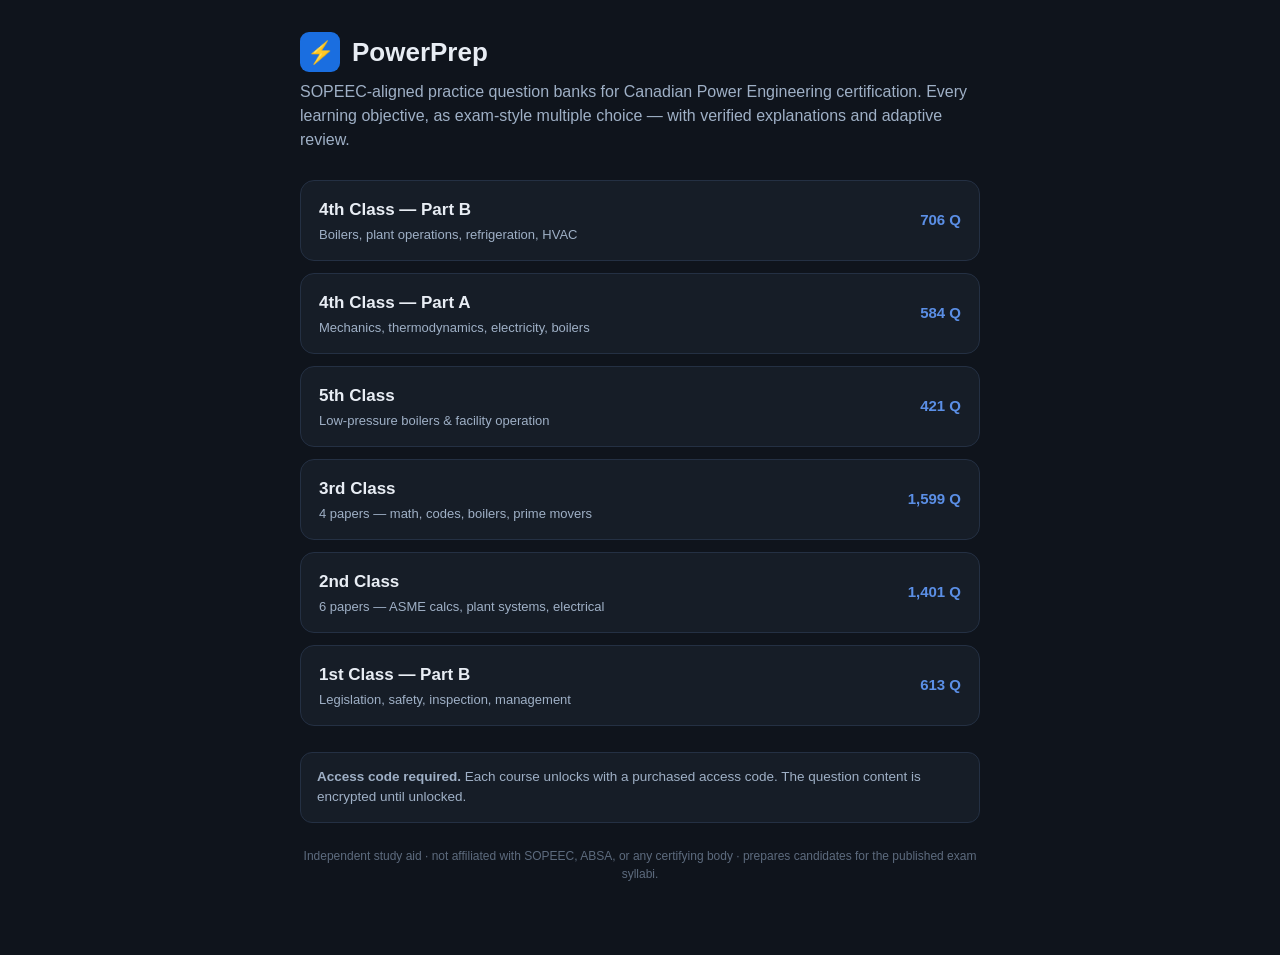
==== courses/index.html @ e0d08e6d "Deploy full course catalog at subpaths + hub (4A/5th/3rd/2nd/1st-B + public 4B) Adds each finished c" ====
<!DOCTYPE html><html lang="en"><head>
<meta charset="UTF-8"><meta name="viewport" content="width=device-width, initial-scale=1, viewport-fit=cover">
<meta name="robots" content="noindex, nofollow">
<title>PowerPrep — Power Engineering Exam Prep</title>
<style>
:root{color-scheme:dark}
*{box-sizing:border-box}
body{margin:0;font-family:-apple-system,BlinkMacSystemFont,"Segoe UI",Roboto,sans-serif;background:#0f141c;color:#e8edf4;line-height:1.5}
.wrap{max-width:720px;margin:0 auto;padding:32px 20px 60px}
.brand{display:flex;align-items:center;gap:12px;margin-bottom:8px}
.logo{width:40px;height:40px;border-radius:9px;background:#1a6ee0;display:grid;place-items:center;font-weight:800;color:#fff;font-size:22px}
h1{font-size:26px;margin:0}
.sub{color:#9fb0c6;margin:6px 0 28px}
.grid{display:grid;gap:12px}
a.card{display:flex;justify-content:space-between;align-items:center;gap:16px;background:#161d27;border:1px solid #243043;border-radius:14px;padding:16px 18px;text-decoration:none;color:inherit;transition:border-color .15s,transform .05s}
a.card:hover{border-color:#1a6ee0}
a.card:active{transform:scale(.995)}
.c-title{font-weight:650;font-size:17px}
.c-meta{color:#9fb0c6;font-size:13px;margin-top:2px}
.count{color:#5b8fe6;font-weight:700;font-size:15px;white-space:nowrap}
.note{margin-top:26px;padding:14px 16px;background:#161d27;border:1px solid #243043;border-radius:12px;color:#9fb0c6;font-size:13.5px}
.foot{margin-top:24px;color:#5d6b7e;font-size:12px;text-align:center}
</style></head><body>
<div class="wrap">
  <div class="brand"><div class="logo">⚡</div><h1>PowerPrep</h1></div>
  <p class="sub">SOPEEC-aligned practice question banks for Canadian Power Engineering certification. Every learning objective, as exam-style multiple choice — with verified explanations and adaptive review.</p>
  <div class="grid">
    <a class="card" href="../4b/"><div><div class="c-title">4th Class — Part B</div><div class="c-meta">Boilers, plant operations, refrigeration, HVAC</div></div><span class="count">706 Q</span></a>
    <a class="card" href="../4a/"><div><div class="c-title">4th Class — Part A</div><div class="c-meta">Mechanics, thermodynamics, electricity, boilers</div></div><span class="count">584 Q</span></a>
    <a class="card" href="../5th/"><div><div class="c-title">5th Class</div><div class="c-meta">Low-pressure boilers &amp; facility operation</div></div><span class="count">421 Q</span></a>
    <a class="card" href="../3rd/"><div><div class="c-title">3rd Class</div><div class="c-meta">4 papers — math, codes, boilers, prime movers</div></div><span class="count">1,599 Q</span></a>
    <a class="card" href="../2nd/"><div><div class="c-title">2nd Class</div><div class="c-meta">6 papers — ASME calcs, plant systems, electrical</div></div><span class="count">1,401 Q</span></a>
    <a class="card" href="../1st/"><div><div class="c-title">1st Class — Part B</div><div class="c-meta">Legislation, safety, inspection, management</div></div><span class="count">613 Q</span></a>
  </div>
  <div class="note"><b>Access code required.</b> Each course unlocks with a purchased access code. The question content is encrypted until unlocked.</div>
  <p class="foot">Independent study aid · not affiliated with SOPEEC, ABSA, or any certifying body · prepares candidates for the published exam syllabi.</p>
</div></body></html>
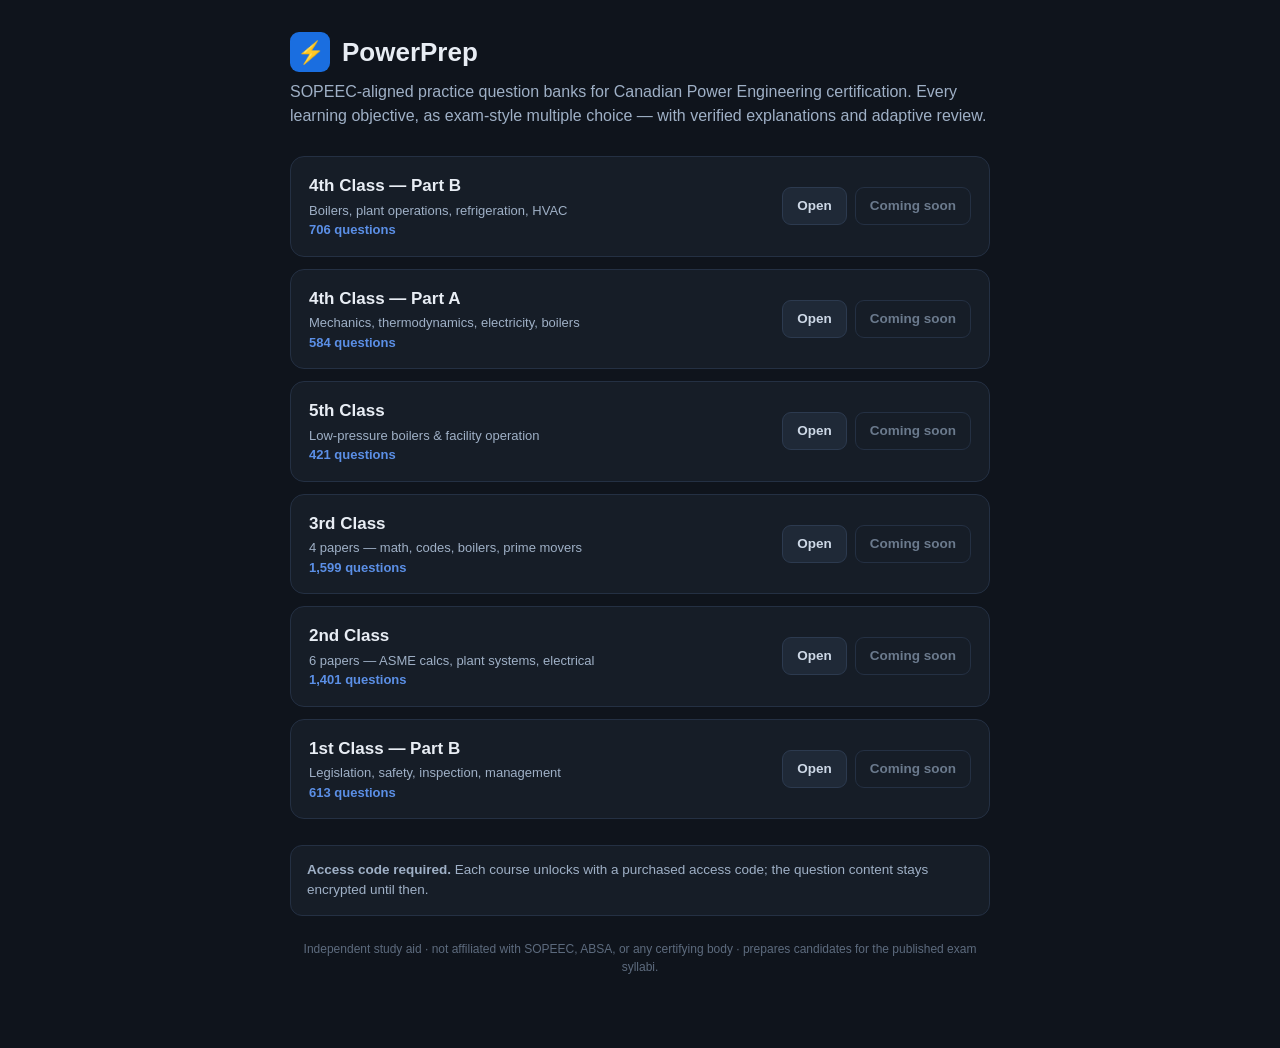
==== commit 0b669e4c: "Hub: add per-course Open + Buy buttons (config-driven checkout links)" ====
--- a/courses/index.html
+++ b/courses/index.html
@@ -6,32 +6,54 @@
 :root{color-scheme:dark}
 *{box-sizing:border-box}
 body{margin:0;font-family:-apple-system,BlinkMacSystemFont,"Segoe UI",Roboto,sans-serif;background:#0f141c;color:#e8edf4;line-height:1.5}
-.wrap{max-width:720px;margin:0 auto;padding:32px 20px 60px}
+.wrap{max-width:740px;margin:0 auto;padding:32px 20px 60px}
 .brand{display:flex;align-items:center;gap:12px;margin-bottom:8px}
 .logo{width:40px;height:40px;border-radius:9px;background:#1a6ee0;display:grid;place-items:center;font-weight:800;color:#fff;font-size:22px}
 h1{font-size:26px;margin:0}
 .sub{color:#9fb0c6;margin:6px 0 28px}
 .grid{display:grid;gap:12px}
-a.card{display:flex;justify-content:space-between;align-items:center;gap:16px;background:#161d27;border:1px solid #243043;border-radius:14px;padding:16px 18px;text-decoration:none;color:inherit;transition:border-color .15s,transform .05s}
-a.card:hover{border-color:#1a6ee0}
-a.card:active{transform:scale(.995)}
+.card{background:#161d27;border:1px solid #243043;border-radius:14px;padding:16px 18px;display:flex;justify-content:space-between;align-items:center;gap:16px;flex-wrap:wrap}
 .c-title{font-weight:650;font-size:17px}
 .c-meta{color:#9fb0c6;font-size:13px;margin-top:2px}
-.count{color:#5b8fe6;font-weight:700;font-size:15px;white-space:nowrap}
+.count{color:#5b8fe6;font-weight:700;font-size:13px}
+.actions{display:flex;gap:8px;align-items:center;margin-left:auto}
+a.btn,span.btn{font-size:13.5px;font-weight:600;border-radius:9px;padding:8px 14px;text-decoration:none;white-space:nowrap;border:1px solid transparent}
+a.open{background:#1f2937;color:#cdd8e6;border-color:#2c3a4f}
+a.open:hover{border-color:#3a4d68}
+a.buy{background:#1a6ee0;color:#fff}
+a.buy:hover{background:#2f7df0}
+span.soon{background:#161d27;color:#6b7a8d;border-color:#243043;cursor:default}
 .note{margin-top:26px;padding:14px 16px;background:#161d27;border:1px solid #243043;border-radius:12px;color:#9fb0c6;font-size:13.5px}
 .foot{margin-top:24px;color:#5d6b7e;font-size:12px;text-align:center}
 </style></head><body>
 <div class="wrap">
   <div class="brand"><div class="logo">⚡</div><h1>PowerPrep</h1></div>
   <p class="sub">SOPEEC-aligned practice question banks for Canadian Power Engineering certification. Every learning objective, as exam-style multiple choice — with verified explanations and adaptive review.</p>
-  <div class="grid">
-    <a class="card" href="../4b/"><div><div class="c-title">4th Class — Part B</div><div class="c-meta">Boilers, plant operations, refrigeration, HVAC</div></div><span class="count">706 Q</span></a>
-    <a class="card" href="../4a/"><div><div class="c-title">4th Class — Part A</div><div class="c-meta">Mechanics, thermodynamics, electricity, boilers</div></div><span class="count">584 Q</span></a>
-    <a class="card" href="../5th/"><div><div class="c-title">5th Class</div><div class="c-meta">Low-pressure boilers &amp; facility operation</div></div><span class="count">421 Q</span></a>
-    <a class="card" href="../3rd/"><div><div class="c-title">3rd Class</div><div class="c-meta">4 papers — math, codes, boilers, prime movers</div></div><span class="count">1,599 Q</span></a>
-    <a class="card" href="../2nd/"><div><div class="c-title">2nd Class</div><div class="c-meta">6 papers — ASME calcs, plant systems, electrical</div></div><span class="count">1,401 Q</span></a>
-    <a class="card" href="../1st/"><div><div class="c-title">1st Class — Part B</div><div class="c-meta">Legislation, safety, inspection, management</div></div><span class="count">613 Q</span></a>
-  </div>
-  <div class="note"><b>Access code required.</b> Each course unlocks with a purchased access code. The question content is encrypted until unlocked.</div>
+  <div class="grid" id="grid"></div>
+  <div class="note"><b>Access code required.</b> Each course unlocks with a purchased access code; the question content stays encrypted until then.</div>
   <p class="foot">Independent study aid · not affiliated with SOPEEC, ABSA, or any certifying body · prepares candidates for the published exam syllabi.</p>
-</div></body></html>
+</div>
+<script>
+/* ===== EDIT ME: paste each course's checkout link (Gumroad/Lemon Squeezy/etc.).
+   Leave '' to show a "Coming soon" button instead of a Buy button. ===== */
+const BUY = {
+  '4b': '', '4a': '', '5th': '', '3rd': '', '2nd': '', '1st': '',
+};
+const COURSES = [
+  ['4b','4th Class — Part B','Boilers, plant operations, refrigeration, HVAC','706 questions'],
+  ['4a','4th Class — Part A','Mechanics, thermodynamics, electricity, boilers','584 questions'],
+  ['5th','5th Class','Low-pressure boilers & facility operation','421 questions'],
+  ['3rd','3rd Class','4 papers — math, codes, boilers, prime movers','1,599 questions'],
+  ['2nd','2nd Class','6 papers — ASME calcs, plant systems, electrical','1,401 questions'],
+  ['1st','1st Class — Part B','Legislation, safety, inspection, management','613 questions'],
+];
+document.getElementById('grid').innerHTML = COURSES.map(([k,t,m,c]) => {
+  const buy = BUY[k]
+    ? `<a class="btn buy" href="${BUY[k]}" rel="noopener">Buy access</a>`
+    : `<span class="btn soon">Coming soon</span>`;
+  return `<div class="card"><div><div class="c-title">${t}</div><div class="c-meta">${m}</div>`
+    + `<div class="count">${c}</div></div>`
+    + `<div class="actions"><a class="btn open" href="../${k}/">Open</a>${buy}</div></div>`;
+}).join('');
+</script>
+</body></html>
